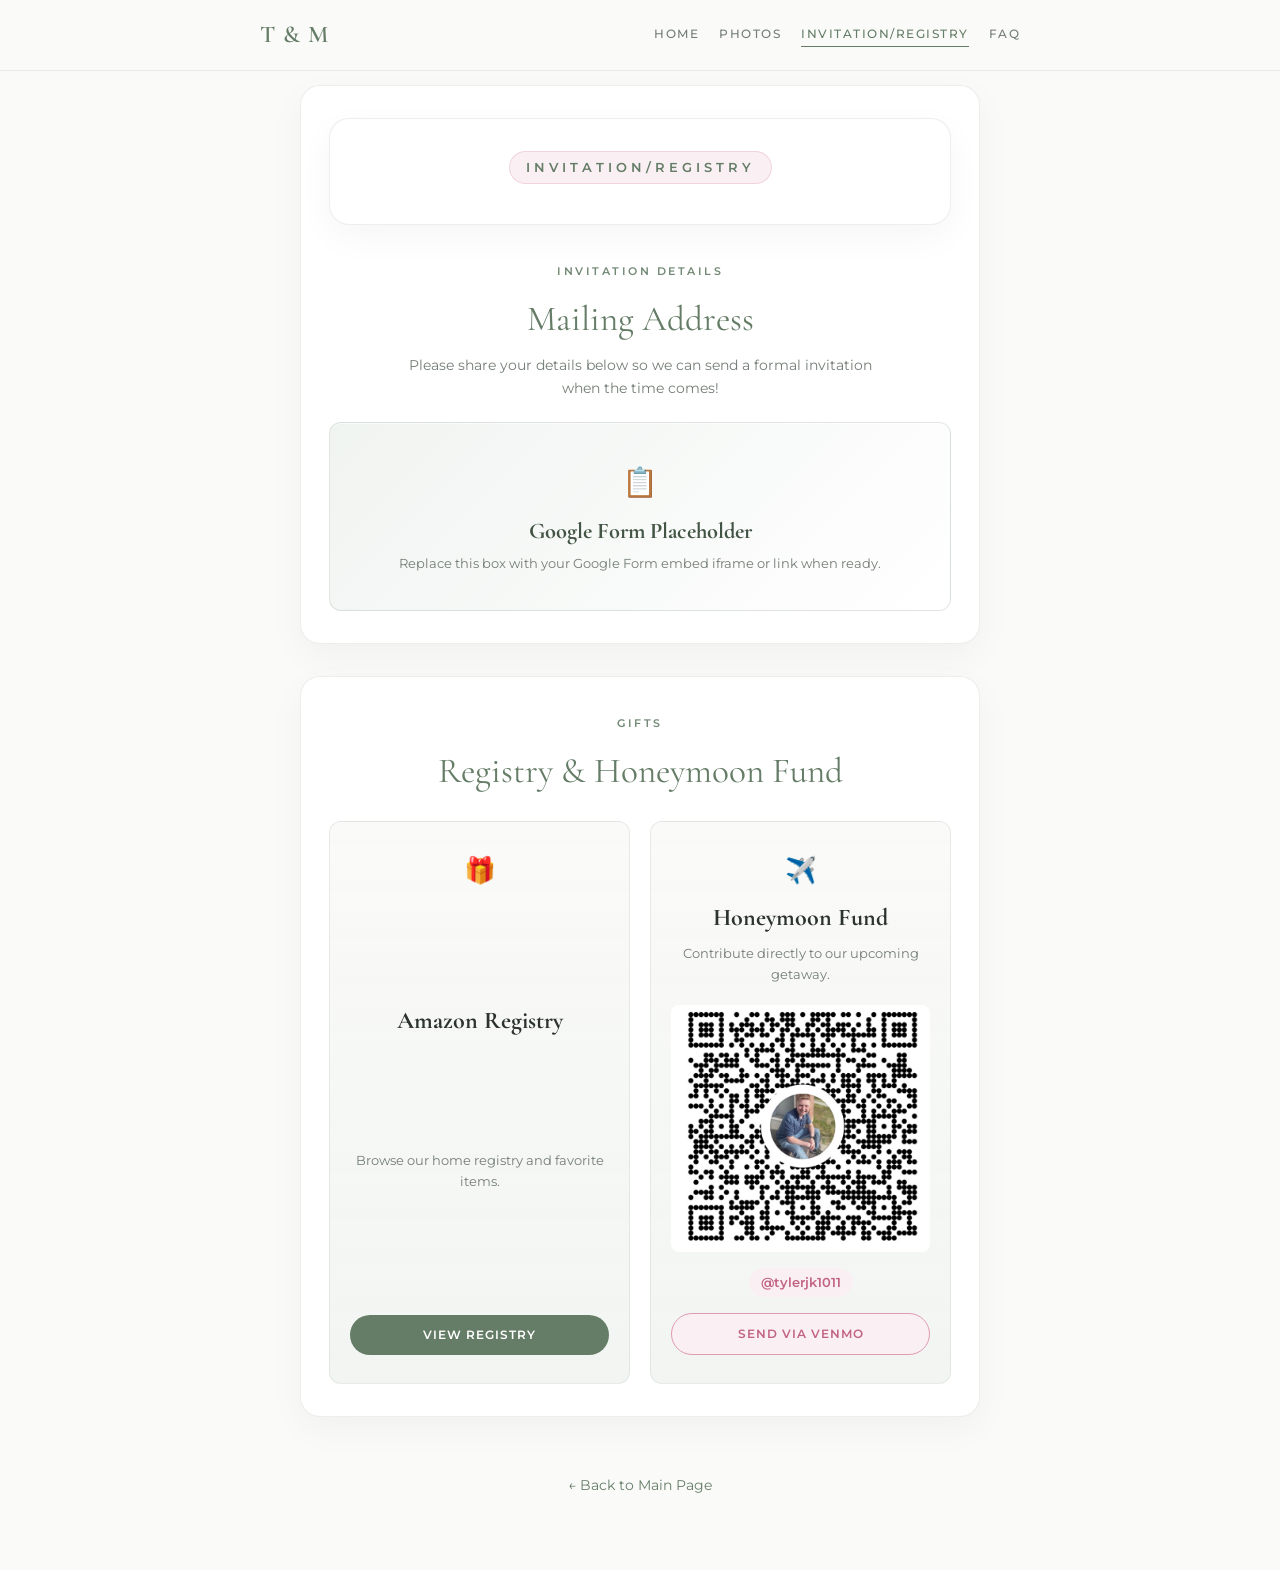
==== details.html @ 225dd636 "New edits" ====
<!DOCTYPE html>
<html lang="en">
<head>
  <meta charset="UTF-8" />
  <meta name="viewport" content="width=device-width, initial-scale=1.0" />
  <title>Details | Tyler & Mallory</title>

  <link rel="preconnect" href="https://fonts.googleapis.com">
  <link rel="preconnect" href="https://fonts.gstatic.com" crossorigin>
  <link href="https://fonts.googleapis.com/css2?family=Cormorant+Garamond:ital,wght@0,300;0,400;0,600;1,400&family=Montserrat:wght@300;400;500;600&display=swap" rel="stylesheet">

  <link rel="stylesheet" href="styles.css" />
</head>
<body class="details-page">

  <nav class="navbar">
    <div class="nav-container">
      <a href="index.html" class="nav-brand">T & M</a>
      <div class="nav-links">
        <a href="index.html">Home</a>
        <a href="gallery.html">Photos</a>
        <a href="details.html" class="active">Invitation/Registry</a>
        <a href="faq.html">FAQ</a>
      </div>
    </div>
  </nav>

  <main class="container">

    <section id="form-section" class="card">
        <div class="card-header">
            <section class="card faq-header-card">
      <span class="subtitle">Invitation/Registry</span>
    </section>
        </div>
      <div class="card-header">
        <span class="section-kicker">Invitation Details</span>
        <h2 class="card-title">Mailing Address</h2>
        <p class="card-subtitle">Please share your details below so we can send a formal invitation when the time comes!</p>
      </div>

      <div class="form-placeholder">
        <div class="placeholder-icon">📋</div>
        <h3>Google Form Placeholder</h3>
        <p>Replace this box with your Google Form embed iframe or link when ready.</p>
      </div>
    </section>

    <section id="registry-section" class="card">
      <div class="card-header">
        <span class="section-kicker">Gifts</span>
        <h2 class="card-title">Registry &amp; Honeymoon Fund</h2>
      </div>

      <div class="registry-grid">
        <div class="registry-card">
          <div class="registry-icon">🎁</div>
          <h3>Amazon Registry</h3>
          <p>Browse our home registry and favorite items.</p>
          <a href="https://www.amazon.com/wedding/share/tylermallory" target="_blank" rel="noopener noreferrer" class="btn btn-primary">View Registry</a>
        </div>

        <div class="registry-card">
          <div class="registry-icon">✈️</div>
          <h3>Honeymoon Fund</h3>
          <p>Contribute directly to our upcoming getaway.</p>
          <img src="images/qr.jpeg" alt="Venmo QR Code" class="venmo-qr" />
          <div class="venmo-tag">@tylerjk1011</div>
          <a href="https://venmo.com/u/tylerjk1011" target="_blank" rel="noopener noreferrer" class="btn btn-secondary">Send via Venmo</a>
        </div>
      </div>
    </section>

    <footer>
      <p><a href="index.html" class="back-link">&larr; Back to Main Page</a></p>
    </footer>
  </main>

</body>
</html>
---- styles.css ----
:root {
  /* Color Palette */
  --bg-light: #FAFAF8;
  --pink-soft: #FAF0F4;
  --pink-accent: #E09BB2;
  --pink-dark: #C26383;
  --green-soft: #F0F4F1;
  --green-primary: #657D67;
  --green-dark: #425444;
  --text-main: #2C332D;
  --text-muted: #737D75;
  --white: #FFFFFF;
  --border-light: rgba(101, 125, 103, 0.12);
  --shadow-soft: 0 12px 36px rgba(0, 0, 0, 0.04);
  --shadow-hover: 0 16px 40px rgba(0, 0, 0, 0.08);
  --radius-lg: 20px;
  --radius-md: 12px;
}

* {
  box-sizing: border-box;
  margin: 0;
  padding: 0;
}

html {
  scroll-behavior: smooth;
}

body {
  font-family: 'Montserrat', sans-serif;
  background-color: var(--bg-light);
  color: var(--text-main);
  line-height: 1.6;
  padding-top: 85px;
  display: flex;
  flex-direction: column;
  align-items: center;
}

/* --- Sticky Navbar --- */
.navbar {
  position: fixed;
  top: 0;
  left: 0;
  width: 100%;
  background-color: rgba(250, 250, 248, 0.92);
  backdrop-filter: blur(10px);
  border-bottom: 1px solid var(--border-light);
  z-index: 1000;
  padding: 16px 24px;
}

.nav-container {
  max-width: 760px;
  margin: 0 auto;
  display: flex;
  justify-content: space-between;
  align-items: center;
}

.nav-brand {
  font-family: 'Cormorant Garamond', serif;
  font-size: 1.5rem;
  font-weight: 600;
  color: var(--green-primary);
  text-decoration: none;
  letter-spacing: 1px;
}

.nav-links {
  display: flex;
  gap: 20px;
}

.nav-links a {
  text-decoration: none;
  color: var(--text-muted);
  font-size: 0.78rem;
  font-weight: 500;
  text-transform: uppercase;
  letter-spacing: 1.5px;
  transition: all 0.2s ease;
  padding-bottom: 2px;
}

.nav-links a:hover,
.nav-links a.active {
  color: var(--green-primary);
  border-bottom: 1.5px solid var(--green-primary);
}

/* --- Container --- */
.container {
  max-width: 720px;
  width: 100%;
  padding: 0 20px 40px;
}

/* --- Hero Card --- */
.hero {
  background: var(--white);
  border-radius: var(--radius-lg);
  overflow: hidden;
  box-shadow: var(--shadow-soft);
  border: 1px solid var(--border-light);
  margin-bottom: 32px;
}

.hero-image-wrapper {
  width: 100%;
  height: 520px;
  overflow: hidden;
}

.hero-image {
  width: 100%;
  height: 110%;
  object-fit: cover;
  display: block;
}

.hero-content {
  padding: 48px 32px;
  text-align: center;
  background: linear-gradient(180deg, var(--white) 0%, var(--pink-soft) 100%);
}

.subtitle {
  display: inline-block;
  font-size: 0.8rem;
  letter-spacing: 4px;
  text-transform: uppercase;
  color: var(--green-primary);
  font-weight: 600;
  margin-bottom: 8px;
  background: var(--pink-soft);
  border: 1px solid rgba(224, 155, 178, 0.35);
  border-radius: 999px;
  padding: 8px 16px;
  line-height: 1.2;
}

.names {
  font-family: 'Cormorant Garamond', serif;
  font-size: 3rem;
  font-weight: 400;
  color: var(--text-main);
  line-height: 1.15;
  margin-bottom: 24px;
}

.ampersand {
  display: block;
  font-style: italic;
  font-size: 2.2rem;
  color: var(--pink-accent);
  margin: 4px 0;
}

/* --- Parents Lineage Block --- */
.parents-block {
  display: flex;
  justify-content: center;
  align-items: center;
  gap: 16px;
  margin: 28px 0;
  padding: 20px 10px;
  border-top: 1px solid rgba(101, 125, 103, 0.15);
  border-bottom: 1px solid rgba(101, 125, 103, 0.15);
}

.parent-side {
  flex: 1;
}

.groom-label,
.bride-label {
  display: block;
  font-weight: 600;
  font-size: 0.88rem;
  color: var(--green-dark);
}

.parent-names {
  display: block;
  font-size: 0.8rem;
  color: var(--text-muted);
  margin-top: 2px;
}

.parent-divider {
  font-family: 'Cormorant Garamond', serif;
  font-style: italic;
  font-size: 1.4rem;
  color: var(--pink-accent);
}

.date-badge {
  margin-top: 24px;
}

.date-badge .date {
  font-family: 'Cormorant Garamond', serif;
  font-size: 1.6rem;
  font-weight: 600;
  color: var(--green-primary);
}

.date-badge .location {
  font-size: 0.88rem;
  color: var(--text-muted);
  letter-spacing: 0.5px;
}

/* --- Content Cards --- */
.card {
  background: var(--white);
  border-radius: var(--radius-lg);
  padding: 40px 32px;
  margin-bottom: 32px;
  box-shadow: var(--shadow-soft);
  border: 1px solid var(--border-light);
  scroll-margin-top: 100px;
}

.card-header {
  text-align: center;
  margin-bottom: 28px;
}

.card-title {
  font-family: 'Cormorant Garamond', serif;
  font-size: 2.2rem;
  font-weight: 400;
  color: var(--green-primary);
  margin-bottom: 6px;
}

.display-title {
  font-size: 2.8rem;
}

.card-subtitle {
  color: var(--text-muted);
  font-size: 0.9rem;
  max-width: 480px;
  margin: 0 auto;
}

.section-kicker {
  display: inline-block;
  margin-bottom: 10px;
  font-size: 0.7rem;
  letter-spacing: 2.5px;
  text-transform: uppercase;
  color: var(--green-primary);
  font-weight: 600;
  opacity: 0.9;
}

.invitation-card {
  background: linear-gradient(135deg, rgba(240, 244, 241, 0.9) 0%, rgba(250, 240, 244, 0.85) 100%);
  padding: 28px 24px;
}

.invitation-card .card-header {
  margin-bottom: 0;
}

.invitation-card .card-subtitle {
  max-width: 560px;
}

.details-page .card {
  padding: 32px 28px;
}

.details-page .card-header {
  margin-bottom: 22px;
}

.details-page .registry-card {
  background: linear-gradient(180deg, rgba(250, 250, 248, 0.95), rgba(240, 244, 241, 0.9));
  border: 1px solid var(--border-light);
}

/* --- Form Placeholder --- */
.form-placeholder {
  background: linear-gradient(135deg, var(--green-soft) 0%, rgba(255, 255, 255, 0.7) 100%);
  border: 1px solid rgba(101, 125, 103, 0.18);
  border-radius: var(--radius-md);
  padding: 36px 20px;
  text-align: center;
  color: var(--green-dark);
  box-shadow: inset 0 1px 0 rgba(255, 255, 255, 0.6);
}

.placeholder-icon {
  font-size: 1.8rem;
  margin-bottom: 8px;
}

.form-placeholder h3 {
  font-family: 'Cormorant Garamond', serif;
  font-size: 1.4rem;
  margin-bottom: 4px;
}

.form-placeholder p {
  font-size: 0.82rem;
  color: var(--text-muted);
}

/* --- Registry Cards --- */
.registry-grid {
  display: grid;
  grid-template-columns: 1fr 1fr;
  gap: 20px;
}

.registry-card {
  background-color: var(--bg-light);
  border-radius: var(--radius-md);
  padding: 28px 20px;
  text-align: center;
  border: 1px solid var(--border-light);
  display: flex;
  flex-direction: column;
  align-items: center;
  justify-content: space-between;
}

.registry-icon {
  font-size: 1.6rem;
  margin-bottom: 8px;
}

.registry-card h3 {
  font-family: 'Cormorant Garamond', serif;
  font-size: 1.5rem;
  color: var(--text-main);
  margin-bottom: 6px;
}

.registry-card p {
  font-size: 0.82rem;
  color: var(--text-muted);
  margin-bottom: 20px;
}

.venmo-tag {
  display: inline-block;
  background-color: var(--pink-soft);
  color: var(--pink-dark);
  font-weight: 600;
  font-size: 0.82rem;
  padding: 4px 12px;
  border-radius: 20px;
  margin-bottom: 16px;
}

/* --- Venmo QR styling: make responsive and fit card --- */
.venmo-qr {
  display: block;
  width: clamp(140px, 32vw, 260px);
  max-width: 100%;
  height: auto;
  margin: 0  auto 16px;
  object-fit: contain;
  border-radius: 8px;
}

/* --- Buttons --- */
.btn {
  display: inline-block;
  text-decoration: none;
  padding: 10px 22px;
  border-radius: 30px;
  font-size: 0.78rem;
  font-weight: 600;
  letter-spacing: 1px;
  text-transform: uppercase;
  transition: all 0.2s ease;
  width: 100%;
}

.btn-primary {
  background-color: var(--green-primary);
  color: var(--white);
}

.btn-primary:hover {
  background-color: var(--green-dark);
}

.btn-secondary {
  background-color: var(--pink-soft);
  color: var(--pink-dark);
  border: 1px solid var(--pink-accent);
}

.btn-secondary:hover {
  background-color: var(--pink-accent);
  color: var(--white);
}

/* --- Dedicated Gallery Page Layout --- */
.gallery-header-card {
  text-align: center;
  padding: 32px 20px;
}

.gallery-grid {
  display: grid;
  grid-template-columns: repeat(2, 1fr);
  gap: 16px;
  margin-bottom: 32px;
}

.gallery-item {
  width: 100%;
  aspect-ratio: 1 / 1;
  border-radius: var(--radius-md);
  overflow: hidden;
  box-shadow: var(--shadow-soft);
  border: 1px solid var(--border-light);
}

.gallery-item.large {
  grid-column: span 2;
  aspect-ratio: 16 / 9;
}

.gallery-item img {
  width: 100%;
  height: 100%;
  object-fit: cover;
  transition: transform 0.4s ease;
}

.gallery-item img:hover {
  transform: scale(1.03);
}

/* --- FAQ Page --- */
.faq-header-card {
  padding: 32px 20px 20px;
  text-align: center;
}

.faq-card {
  display: grid;
  gap: 28px;
}

.schedule-card {
  background: linear-gradient(135deg, var(--pink-soft) 0%, var(--green-soft) 100%);
  border: 1px solid rgba(101, 125, 103, 0.18);
  border-radius: var(--radius-md);
  padding: 26px 22px;
  box-shadow: inset 0 1px 0 rgba(255, 255, 255, 0.5);
}

.section-label {
  display: inline-block;
  font-size: 0.76rem;
  font-weight: 600;
  letter-spacing: 2px;
  text-transform: uppercase;
  color: var(--green-primary);
  margin-bottom: 18px;
}

.schedule-list {
  list-style: none;
  display: grid;
  gap: 12px;
}

.schedule-list li {
  display: grid;
  grid-template-columns: 96px 1fr;
  gap: 12px;
  align-items: center;
  padding: 10px 0;
  border-bottom: 1px solid rgba(101, 125, 103, 0.12);
}

.schedule-list li:last-child {
  border-bottom: none;
}

.schedule-time {
  font-weight: 600;
  color: var(--green-primary);
  font-size: 0.82rem;
  letter-spacing: 0.5px;
  background: rgba(255, 255, 255, 0.35);
  border-radius: 999px;
  padding: 4px 10px;
  text-align: center;
  width: fit-content;
}

.faq-list {
  display: grid;
  gap: 16px;
}

.faq-item {
  background: linear-gradient(135deg, rgba(240, 244, 241, 0.95) 0%, rgba(250, 250, 248, 0.95) 100%);
  border: 1px solid rgba(101, 125, 103, 0.16);
  border-radius: var(--radius-md);
  padding: 18px 20px;
  box-shadow: inset 0 1px 0 rgba(255, 255, 255, 0.4);
}

.faq-question {
  font-size: 0.96rem;
  font-weight: 600;
  color: var(--green-dark);
  margin-bottom: 8px;
  line-height: 1.5;
}

.faq-answer {
  font-size: 0.92rem;
  color: var(--text-muted);
  line-height: 1.6;
}

@media (max-width: 640px) {
  .registry-grid {
    grid-template-columns: 1fr;
  }

  .schedule-list li {
    grid-template-columns: 1fr;
    gap: 4px;
  }
}

/* --- Footer --- */
footer {
  text-align: center;
  padding: 20px 0 30px;
  color: var(--text-muted);
  font-family: 'Cormorant Garamond', serif;
  font-size: 1.2rem;
  font-style: italic;
}

.back-link {
  color: var(--green-primary);
  text-decoration: none;
  font-style: normal;
  font-size: 0.9rem;
  font-family: 'Montserrat', sans-serif;
}

.back-link:hover {
  text-decoration: underline;
}

/* --- Mobile Responsiveness --- */
@media (max-width: 600px) {
  body {
    padding-top: 75px;
  }

  .container {
    padding: 0 14px 32px;
  }

  .card {
    padding: 28px 20px;
  }

  .card-title {
    font-size: 2rem;
  }

  .subtitle {
    font-size: 0.68rem;
    letter-spacing: 2.5px;
    padding: 7px 12px;
  }

  .nav-links {
    gap: 12px;
  }

  .nav-links a {
    font-size: 0.7rem;
    letter-spacing: 0.8px;
  }

  .hero-image-wrapper {
    height: 280px;
  }

  .names {
    font-size: 2.2rem;
  }

  .parents-block {
    flex-direction: column;
    gap: 12px;
  }

  .parent-divider {
    font-size: 1.1rem;
    margin: -4px 0;
  }

  .btn {
    width: 100%;
  }

  .registry-grid {
    grid-template-columns: 1fr;
  }

  .gallery-item.large {
    grid-column: span 1;
    aspect-ratio: 1 / 1;
  }
}
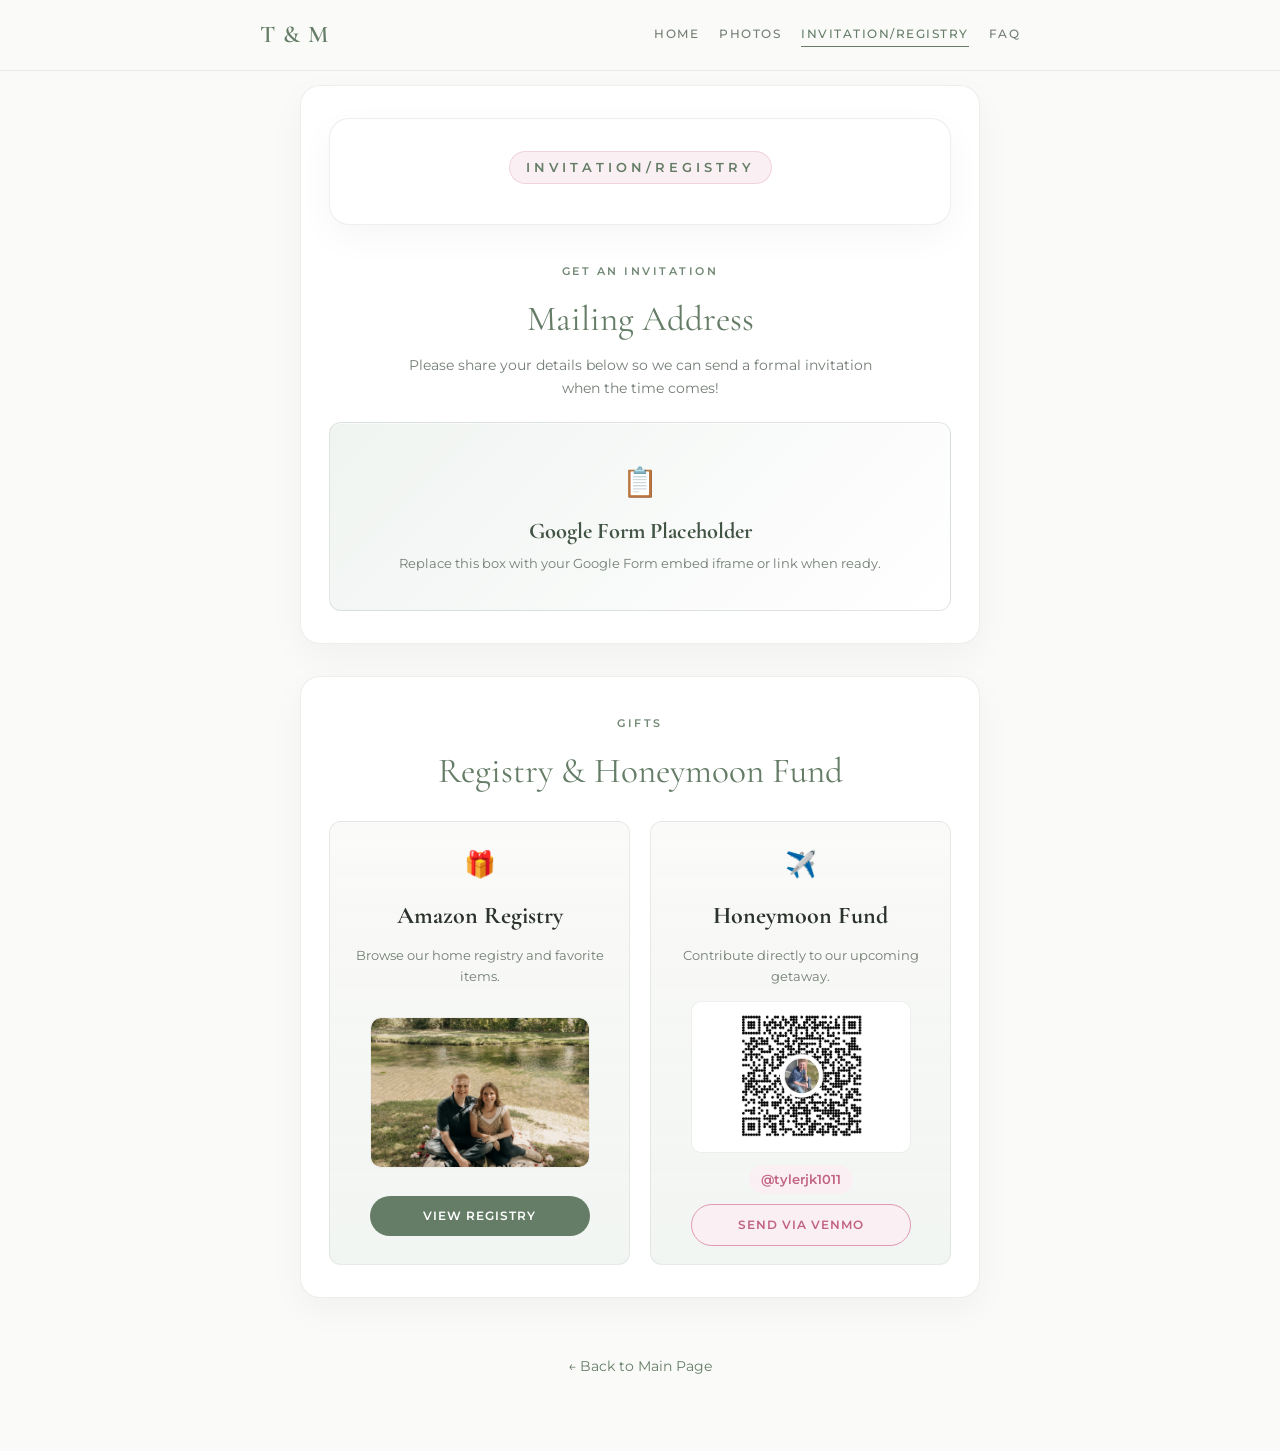
==== commit 568f5298: "againnnnnn" ====
--- a/details.html
+++ b/details.html
@@ -34,7 +34,7 @@
     </section>
         </div>
       <div class="card-header">
-        <span class="section-kicker">Invitation Details</span>
+        <span class="section-kicker">Get an Invitation</span>
         <h2 class="card-title">Mailing Address</h2>
         <p class="card-subtitle">Please share your details below so we can send a formal invitation when the time comes!</p>
       </div>
@@ -56,15 +56,20 @@
         <div class="registry-card">
           <div class="registry-icon">🎁</div>
           <h3>Amazon Registry</h3>
-          <p>Browse our home registry and favorite items.</p>
+          <p class="registry-subtitle">Browse our home registry and favorite items.</p>
+          <div class="registry-media">
+            <img src="images/168A3716.jpg" alt="Tyler and Mallory together" class="registry-photo" />
+          </div>
           <a href="https://www.amazon.com/wedding/share/tylermallory" target="_blank" rel="noopener noreferrer" class="btn btn-primary">View Registry</a>
         </div>
 
         <div class="registry-card">
           <div class="registry-icon">✈️</div>
           <h3>Honeymoon Fund</h3>
-          <p>Contribute directly to our upcoming getaway.</p>
-          <img src="images/qr.jpeg" alt="Venmo QR Code" class="venmo-qr" />
+          <p class="registry-subtitle">Contribute directly to our upcoming getaway.</p>
+          <div class="registry-media qr-media">
+            <img src="images/qr.jpeg" alt="Venmo QR Code" class="venmo-qr" />
+          </div>
           <div class="venmo-tag">@tylerjk1011</div>
           <a href="https://venmo.com/u/tylerjk1011" target="_blank" rel="noopener noreferrer" class="btn btn-secondary">Send via Venmo</a>
         </div>
--- a/styles.css
+++ b/styles.css
@@ -320,33 +320,72 @@
 }
 
 .registry-card {
-  background-color: var(--bg-light);
+  background: linear-gradient(180deg, rgba(250, 250, 248, 0.95), rgba(240, 244, 241, 0.9));
   border-radius: var(--radius-md);
-  padding: 28px 20px;
+  padding: 22px 18px 18px;
   text-align: center;
   border: 1px solid var(--border-light);
-  display: flex;
-  flex-direction: column;
+  display: grid;
+  grid-template-rows: auto auto auto 1fr auto auto;
   align-items: center;
-  justify-content: space-between;
+  justify-items: center;
+  gap: 10px;
+  min-height: 350px;
 }
 
 .registry-icon {
   font-size: 1.6rem;
-  margin-bottom: 8px;
+  margin-bottom: 2px;
 }
 
 .registry-card h3 {
   font-family: 'Cormorant Garamond', serif;
   font-size: 1.5rem;
   color: var(--text-main);
-  margin-bottom: 6px;
-}
-
-.registry-card p {
+  margin: 0;
+}
+
+.registry-subtitle {
   font-size: 0.82rem;
   color: var(--text-muted);
-  margin-bottom: 20px;
+  margin: 0;
+  min-height: 2.6em;
+  display: flex;
+  align-items: center;
+  justify-content: center;
+  width: 100%;
+}
+
+.registry-media {
+  width: 100%;
+  max-width: 220px;
+  aspect-ratio: 1.45 / 1;
+  border-radius: 10px;
+  overflow: hidden;
+  border: 1px solid rgba(101, 125, 103, 0.12);
+  background: var(--white);
+  display: flex;
+  align-items: center;
+  justify-content: center;
+  margin: 4px 0 2px;
+}
+
+.registry-photo,
+.venmo-qr {
+  display: block;
+  width: 100%;
+  height: 100%;
+  border-radius: 10px;
+}
+
+.registry-photo {
+  object-fit: cover;
+}
+
+.venmo-qr {
+  object-fit: contain;
+  background: var(--white);
+  padding: 10px;
 }
 
 .venmo-tag {
@@ -357,18 +396,7 @@
   font-size: 0.82rem;
   padding: 4px 12px;
   border-radius: 20px;
-  margin-bottom: 16px;
-}
-
-/* --- Venmo QR styling: make responsive and fit card --- */
-.venmo-qr {
-  display: block;
-  width: clamp(140px, 32vw, 260px);
-  max-width: 100%;
-  height: auto;
-  margin: 0  auto 16px;
-  object-fit: contain;
-  border-radius: 8px;
+  margin: 0;
 }
 
 /* --- Buttons --- */
@@ -383,6 +411,8 @@
   text-transform: uppercase;
   transition: all 0.2s ease;
   width: 100%;
+  max-width: 220px;
+  margin-top: auto;
 }
 
 .btn-primary {
@@ -569,6 +599,20 @@
     padding-top: 75px;
   }
 
+  .navbar {
+    padding: 12px 14px;
+  }
+
+  .nav-brand {
+    font-size: 1.2rem;
+    line-height: 1;
+    white-space: nowrap;
+  }
+
+  .nav-container {
+    gap: 8px;
+  }
+
   .container {
     padding: 0 14px 32px;
   }
@@ -626,4 +670,23 @@
     grid-column: span 1;
     aspect-ratio: 1 / 1;
   }
+}
+
+@media (max-width: 420px) {
+  .navbar {
+    padding: 10px 10px;
+  }
+
+  .nav-brand {
+    font-size: 1rem;
+  }
+
+  .nav-links {
+    gap: 8px;
+  }
+
+  .nav-links a {
+    font-size: 0.58rem;
+    letter-spacing: 0.6px;
+  }
 }
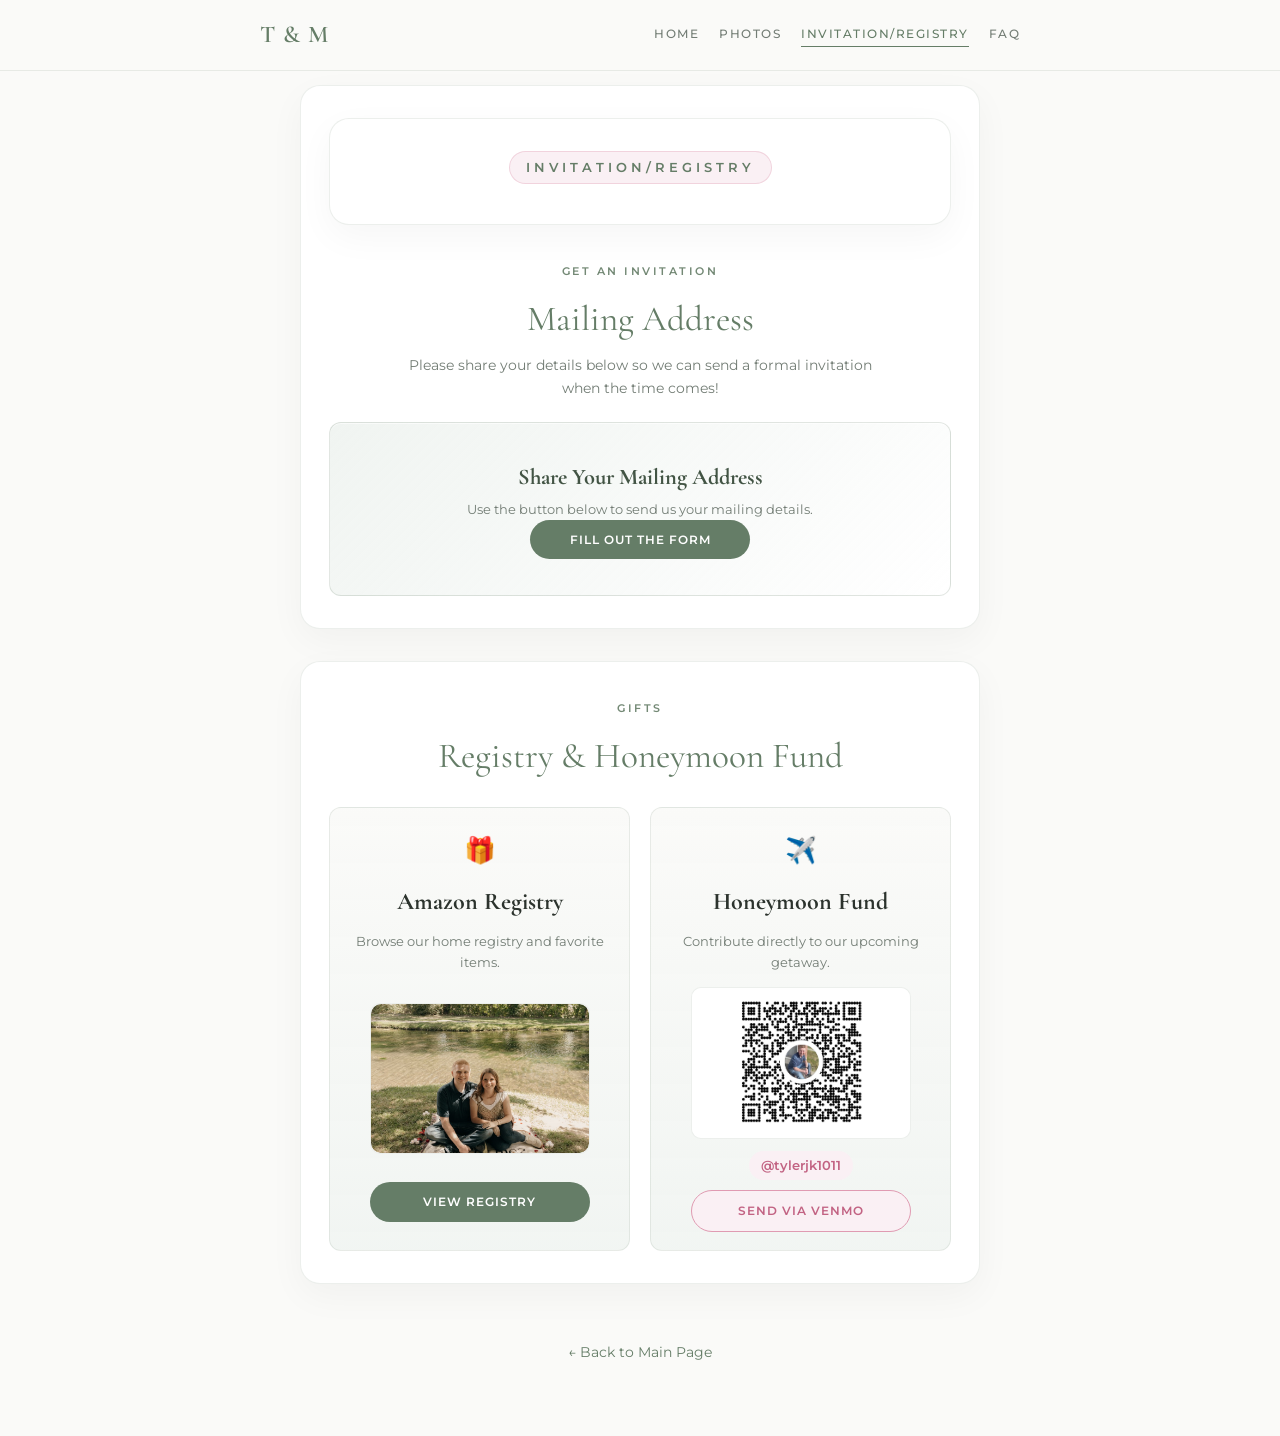
==== commit a4950df2: "new photos/changes" ====
--- a/details.html
+++ b/details.html
@@ -40,9 +40,9 @@
       </div>
 
       <div class="form-placeholder">
-        <div class="placeholder-icon">📋</div>
-        <h3>Google Form Placeholder</h3>
-        <p>Replace this box with your Google Form embed iframe or link when ready.</p>
+        <h3>Share Your Mailing Address</h3>
+        <p>Use the button below to send us your mailing details.</p>
+        <a href="https://forms.gle/rdYakhzb9BhA59dD8" target="_blank" rel="noopener noreferrer" class="btn btn-primary">Fill Out the Form</a>
       </div>
     </section>
 
@@ -58,7 +58,7 @@
           <h3>Amazon Registry</h3>
           <p class="registry-subtitle">Browse our home registry and favorite items.</p>
           <div class="registry-media">
-            <img src="images/168A3716.jpg" alt="Tyler and Mallory together" class="registry-photo" />
+            <img src="images/gallery/168A3716.jpg" alt="Tyler and Mallory together" class="registry-photo" />
           </div>
           <a href="https://www.amazon.com/wedding/share/tylermallory" target="_blank" rel="noopener noreferrer" class="btn btn-primary">View Registry</a>
         </div>
--- a/styles.css
+++ b/styles.css
@@ -12,7 +12,6 @@
   --white: #FFFFFF;
   --border-light: rgba(101, 125, 103, 0.12);
   --shadow-soft: 0 12px 36px rgba(0, 0, 0, 0.04);
-  --shadow-hover: 0 16px 40px rgba(0, 0, 0, 0.08);
   --radius-lg: 20px;
   --radius-md: 12px;
 }
@@ -115,8 +114,9 @@
 
 .hero-image {
   width: 100%;
-  height: 110%;
+  height: 100%;
   object-fit: cover;
+  object-position: center 80%;
   display: block;
 }
 
@@ -441,6 +441,39 @@
   padding: 32px 20px;
 }
 
+.gallery-options {
+  display: flex;
+  justify-content: center;
+  flex-wrap: wrap;
+  gap: 10px;
+  margin-bottom: 20px;
+}
+
+.gallery-option {
+  border: 1px solid var(--border-light);
+  border-radius: 999px;
+  padding: 10px 16px;
+  background-color: var(--white);
+  color: var(--green-dark);
+  font: inherit;
+  font-size: 0.78rem;
+  font-weight: 600;
+  cursor: pointer;
+  transition: background-color 0.2s ease, color 0.2s ease, border-color 0.2s ease;
+}
+
+.gallery-option:hover,
+.gallery-option.active {
+  border-color: var(--green-primary);
+  background-color: var(--green-primary);
+  color: var(--white);
+}
+
+.gallery-option:focus-visible {
+  outline: 2px solid var(--pink-dark);
+  outline-offset: 3px;
+}
+
 .gallery-grid {
   display: grid;
   grid-template-columns: repeat(2, 1fr);
@@ -455,11 +488,6 @@
   overflow: hidden;
   box-shadow: var(--shadow-soft);
   border: 1px solid var(--border-light);
-}
-
-.gallery-item.large {
-  grid-column: span 2;
-  aspect-ratio: 16 / 9;
 }
 
 .gallery-item img {
@@ -558,17 +586,6 @@
   font-size: 0.92rem;
   color: var(--text-muted);
   line-height: 1.6;
-}
-
-@media (max-width: 640px) {
-  .registry-grid {
-    grid-template-columns: 1fr;
-  }
-
-  .schedule-list li {
-    grid-template-columns: 1fr;
-    gap: 4px;
-  }
 }
 
 /* --- Footer --- */
@@ -594,23 +611,38 @@
 }
 
 /* --- Mobile Responsiveness --- */
+@media (max-width: 640px) {
+  .registry-grid {
+    grid-template-columns: 1fr;
+  }
+
+  .schedule-list li {
+    grid-template-columns: 1fr;
+    gap: 4px;
+  }
+}
+
 @media (max-width: 600px) {
   body {
-    padding-top: 75px;
+    padding-top: 88px;
   }
 
   .navbar {
-    padding: 12px 14px;
+    padding: 8px 12px 10px;
+    background-color: var(--green-dark);
+    border-bottom-color: var(--pink-accent);
   }
 
   .nav-brand {
-    font-size: 1.2rem;
-    line-height: 1;
+    color: var(--white);
+    font-size: 1.35rem;
+    line-height: 1.1;
     white-space: nowrap;
   }
 
   .nav-container {
-    gap: 8px;
+    flex-direction: column;
+    gap: 5px;
   }
 
   .container {
@@ -632,16 +664,26 @@
   }
 
   .nav-links {
-    gap: 12px;
+    width: 100%;
+    justify-content: center;
+    gap: clamp(8px, 3vw, 14px);
   }
 
   .nav-links a {
-    font-size: 0.7rem;
-    letter-spacing: 0.8px;
+    color: rgba(255, 255, 255, 0.86);
+    font-size: 0.64rem;
+    letter-spacing: 0.6px;
+    white-space: nowrap;
+  }
+
+  .nav-links a:hover,
+  .nav-links a.active {
+    color: var(--white);
+    border-bottom-color: var(--pink-accent);
   }
 
   .hero-image-wrapper {
-    height: 280px;
+    height: 360px;
   }
 
   .names {
@@ -661,24 +703,15 @@
   .btn {
     width: 100%;
   }
-
-  .registry-grid {
-    grid-template-columns: 1fr;
-  }
-
-  .gallery-item.large {
-    grid-column: span 1;
-    aspect-ratio: 1 / 1;
-  }
 }
 
 @media (max-width: 420px) {
   .navbar {
-    padding: 10px 10px;
+    padding: 8px 10px 10px;
   }
 
   .nav-brand {
-    font-size: 1rem;
+    font-size: 1.3rem;
   }
 
   .nav-links {
@@ -686,7 +719,7 @@
   }
 
   .nav-links a {
-    font-size: 0.58rem;
-    letter-spacing: 0.6px;
+    font-size: 0.6rem;
+    letter-spacing: 0.4px;
   }
 }
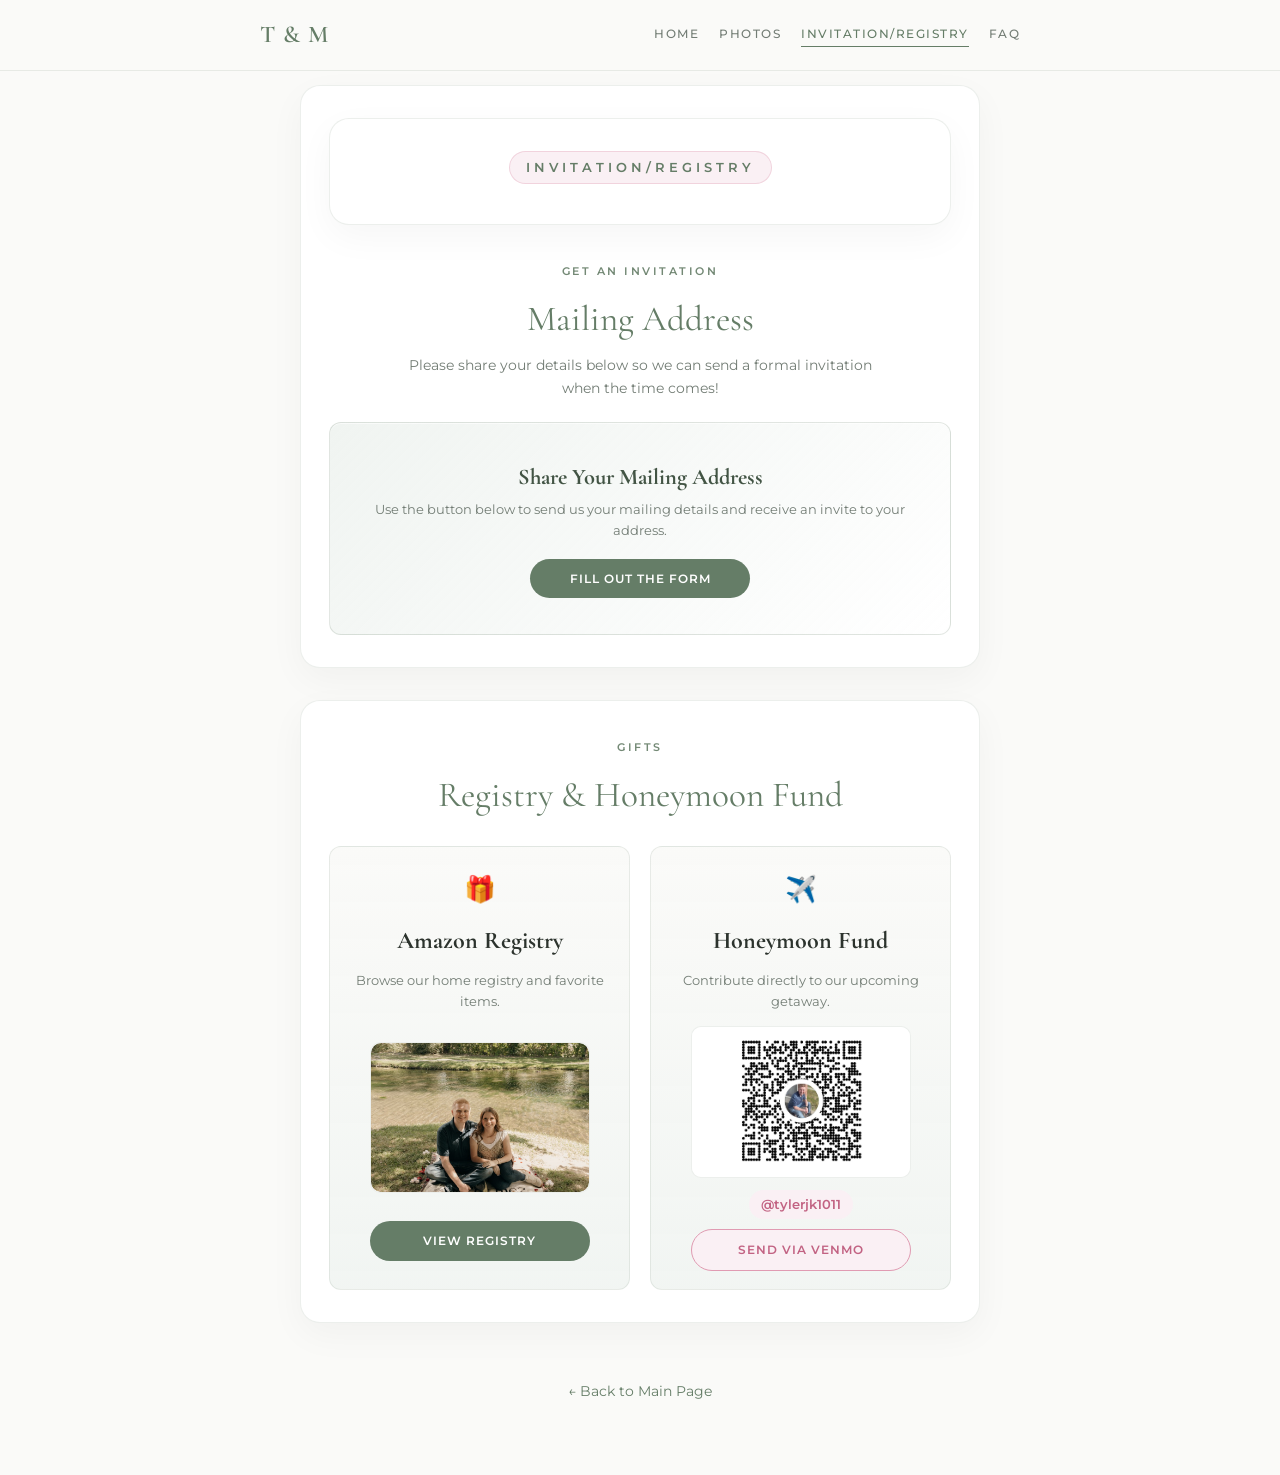
==== commit 152b69a3: "Update details.html" ====
--- a/details.html
+++ b/details.html
@@ -3,7 +3,7 @@
 <head>
   <meta charset="UTF-8" />
   <meta name="viewport" content="width=device-width, initial-scale=1.0" />
-  <title>Details | Tyler & Mallory</title>
+  <title>Invitation/Registry | Tyler & Mallory</title>
 
   <link rel="preconnect" href="https://fonts.googleapis.com">
   <link rel="preconnect" href="https://fonts.gstatic.com" crossorigin>
@@ -41,7 +41,7 @@
 
       <div class="form-placeholder">
         <h3>Share Your Mailing Address</h3>
-        <p>Use the button below to send us your mailing details.</p>
+        <p>Use the button below to send us your mailing details and receive an invite to your address.</p>
         <a href="https://forms.gle/rdYakhzb9BhA59dD8" target="_blank" rel="noopener noreferrer" class="btn btn-primary">Fill Out the Form</a>
       </div>
     </section>
--- a/styles.css
+++ b/styles.css
@@ -272,6 +272,10 @@
   max-width: 560px;
 }
 
+.invitation-card .btn {
+  margin-top: 20px;
+}
+
 .details-page .card {
   padding: 32px 28px;
 }
@@ -310,6 +314,7 @@
 .form-placeholder p {
   font-size: 0.82rem;
   color: var(--text-muted);
+  margin-bottom: 18px;
 }
 
 /* --- Registry Cards --- */
